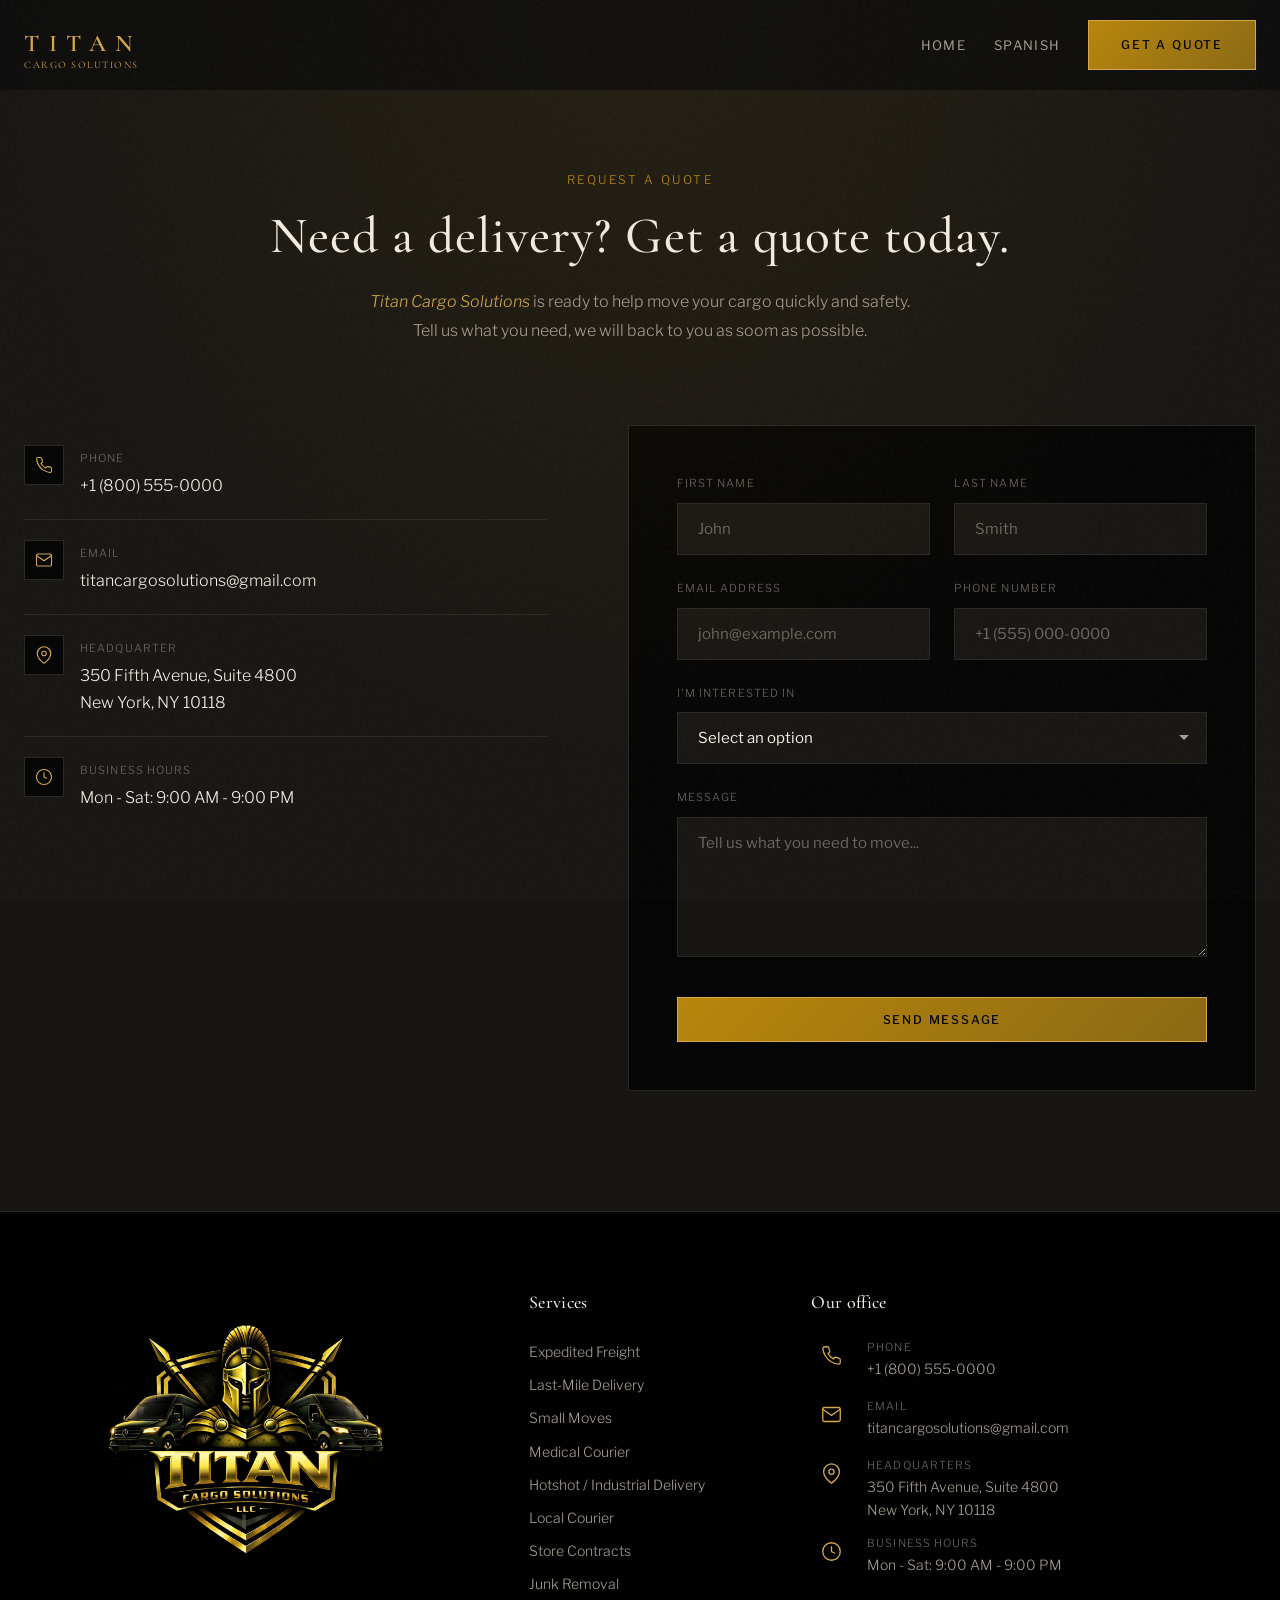
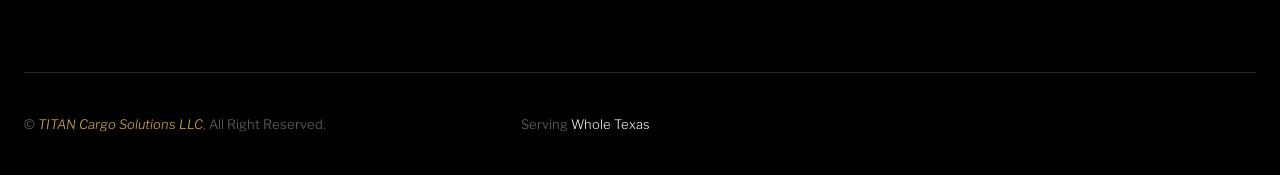
==== quote.html @ 1da5b010 "First commit" ====
<!DOCTYPE html>
<html lang="en">
<head>
    <meta charset="UTF-8">
    <meta name="viewport" content="width=device-width, initial-scale=1.0">
    <title>Get a Quote :: TITAN Cargo Solutions LLC</title>
    <link rel="preconnect" href="https://fonts.googleapis.com">
    <link rel="preconnect" href="https://fonts.gstatic.com" crossorigin>
    <link href="https://fonts.googleapis.com/css2?family=Cormorant+Garamond:ital,wght@0,400;0,500;0,600;0,700;1,400&family=Libre+Franklin:wght@300;400;500;600&display=swap" rel="stylesheet">
    <link rel="stylesheet" href="style.css">
    <!--

TemplateMo 610 Aurum Gold

https://templatemo.com/tm-610-aurum-gold

-->
</head>
<body>
    <!-- Navigation -->
    <nav class="nav" id="navbar">
        <div class="container">
            <div class="nav-inner">
                <a href="#" class="logo">TITAN <span>Cargo Solutions</span></a>
                
                <div class="nav-cta">
                    <a href="./index.html" class="nav-link">Home</a>
                    <a href="#" class="nav-link">Spanish</a>
                    <a href="./quote.html" class="btn btn-primary">Get a quote</a>
                </div>
                <button class="mobile-menu-btn" id="mobileMenuBtn" aria-label="Open Menu">
                    <span></span>
                    <span></span>
                    <span></span>
                </button>
            </div>
        </div>
    </nav>

    <!-- Mobile Menu Overlay -->
    <div class="mobile-menu-overlay" id="mobileMenuOverlay"></div>

    <!-- Mobile Menu -->
    <div class="mobile-menu" id="mobileMenu">
        <button class="mobile-menu-close" id="mobileMenuClose" aria-label="Close Menu">
            <svg width="20" height="20" viewBox="0 0 24 24" fill="none" stroke="currentColor" stroke-width="1.5">
                <line x1="18" y1="6" x2="6" y2="18"></line>
                <line x1="6" y1="6" x2="18" y2="18"></line>
            </svg>
        </button>
        <ul class="mobile-nav-links">
            <li><a href="./index.html">Home</a></li>
            <li><a href="/es">Spanish</a></li>
        </ul>
        <div class="mobile-menu-cta">
            <a href="./quote.html" class="btn btn-primary">Get a quote</a>
        </div>
    </div>

    <!-- Contact Section -->
    <section class="contact" id="contact">
        <div class="container">
            <div class="section-header contact-header">
                <div class="section-label">Request a quote</div>
                <h2 class="section-title">Need a delivery? Get a quote today.</h2>
                <p class="section-desc">
                    <span class="gold">Titan Cargo Solutions</span> is ready to help move your cargo quickly and safety.
                    <br>
                    Tell us what you need, we will back to you as soom as possible.
                </p>
            </div>
            <div class="contact-grid">
                <div class="contact-info">
                    <ul class="contact-details">
                        <li>
                            <div class="contact-icon">
                                <svg width="18" height="18" viewBox="0 0 24 24" fill="none" stroke="currentColor" stroke-width="1.5">
                                    <path d="M22 16.92v3a2 2 0 01-2.18 2 19.79 19.79 0 01-8.63-3.07 19.5 19.5 0 01-6-6 19.79 19.79 0 01-3.07-8.67A2 2 0 014.11 2h3a2 2 0 012 1.72 12.84 12.84 0 00.7 2.81 2 2 0 01-.45 2.11L8.09 9.91a16 16 0 006 6l1.27-1.27a2 2 0 012.11-.45 12.84 12.84 0 002.81.7A2 2 0 0122 16.92z"/>
                                </svg>
                            </div>
                            <div class="contact-text">
                                <div class="contact-label">Phone</div>
                                <div class="contact-value">+1 (800) 555-0000</div>
                            </div>
                        </li>
                        <li>
                            <div class="contact-icon">
                                <svg width="18" height="18" viewBox="0 0 24 24" fill="none" stroke="currentColor" stroke-width="1.5">
                                    <path d="M4 4h16c1.1 0 2 .9 2 2v12c0 1.1-.9 2-2 2H4c-1.1 0-2-.9-2-2V6c0-1.1.9-2 2-2z"/>
                                    <polyline points="22,6 12,13 2,6"/>
                                </svg>
                            </div>
                            <div class="contact-text">
                                <div class="contact-label">Email</div>
                                <div class="contact-value">titancargosolutions@gmail.com</div>
                            </div>
                        </li>
                        <li>
                            <div class="contact-icon">
                                <svg width="18" height="18" viewBox="0 0 24 24" fill="none" stroke="currentColor" stroke-width="1.5">
                                    <path d="M21 10c0 7-9 13-9 13s-9-6-9-13a9 9 0 0118 0z"/>
                                    <circle cx="12" cy="10" r="3"/>
                                </svg>
                            </div>
                            <div class="contact-text">
                                <div class="contact-label">Headquarter</div>
                                <div class="contact-value">350 Fifth Avenue, Suite 4800<br>New York, NY 10118</div>
                            </div>
                        </li>
                        <li>
                            <div class="contact-icon">
                                <svg width="18" height="18" viewBox="0 0 24 24" fill="none" stroke="currentColor" stroke-width="1.5">
                                    <circle cx="12" cy="12" r="10"/>
                                    <polyline points="12 6 12 12 16 14"/>
                                </svg>
                            </div>
                            <div class="contact-text">
                                <div class="contact-label">Business Hours</div>
                                <div class="contact-value">Mon - Sat: 9:00 AM - 9:00 PM</div>
                            </div>
                        </li>
                    </ul>
                </div>
                <div class="contact-form-wrapper">
                    <form class="contact-form" id="contactForm">
                        <div class="form-row">
                            <div class="form-group" style="margin-bottom: 0;">
                                <label class="form-label">First Name</label>
                                <input type="text" class="form-input" placeholder="John" required>
                            </div>
                            <div class="form-group" style="margin-bottom: 0;">
                                <label class="form-label">Last Name</label>
                                <input type="text" class="form-input" placeholder="Smith" required>
                            </div>
                        </div>
                        <div class="form-row">
                            <div class="form-group" style="margin-bottom: 0;">
                                <label class="form-label">Email Address</label>
                                <input type="email" class="form-input" placeholder="john@example.com" required>
                            </div>
                            <div class="form-group" style="margin-bottom: 0;">
                                <label class="form-label">Phone Number</label>
                                <input type="tel" class="form-input" placeholder="+1 (555) 000-0000">
                            </div>
                        </div>
                        <div class="form-group">
                            <label class="form-label">I'm interested in</label>
                            <select class="form-select" required>
                                <option value="none">Select an option</option>
                                <option value="expedited-freight">Expedited Freight</option>
                                <option value="last-mile">Last-Mile Delivery</option>
                                <option value="small-move">Small Move</option>
                                <option value="medical-courier">Medical Courier</option>
                                <option value="industrial-delivery">Hotshot / Industrial Delivery</option>
                                <option value="local-courier">Local Courier</option>
                                <option value="store-contracts">Store Contracts</option>
                                <option value="junk-removal">Junk Removal</option>
                                <option value="other">Other</option>
                            </select>
                        </div>
                        <div class="form-group">
                            <label class="form-label">Message</label>
                            <textarea class="form-textarea" placeholder="Tell us what you need to move..."></textarea>
                        </div>
                        <button type="submit" class="btn btn-primary form-submit">Send Message</button>
                    </form>
                </div>
            </div>
        </div>
    </section>

    <!-- Footer -->
    <footer class="footer">
        <div class="container">
            <div class="footer-grid">
                <div class="footer-brand">
                    <img src="images/logo.jpeg">
                </div>
                <div class="footer-col">
                    <h4 class="footer-title">Services</h4>
                    <ul class="footer-links">
                        <li><a href="#">Expedited Freight</a></li>
                        <li><a href="#">Last-Mile Delivery</a></li>
                        <li><a href="#">Small Moves</a></li>
                        <li><a href="#">Medical Courier</a></li>
                        <li><a href="#">Hotshot / Industrial Delivery</a></li>
                        <li><a href="#">Local Courier</a></li>
                        <li><a href="#">Store Contracts</a></li>
                        <li><a href="#">Junk Removal</a></li>
                    </ul>
                </div>
                <div class="footer-col">
                    <h4 class="footer-title">Our office</h4>
                    <ul class="office-details">
                        <li>
                            <div class="office-icon">
                                <svg width="21" height="21" viewBox="0 0 24 24" fill="none" stroke="currentColor" stroke-width="1.5">
                                    <path d="M22 16.92v3a2 2 0 01-2.18 2 19.79 19.79 0 01-8.63-3.07 19.5 19.5 0 01-6-6 19.79 19.79 0 01-3.07-8.67A2 2 0 014.11 2h3a2 2 0 012 1.72 12.84 12.84 0 00.7 2.81 2 2 0 01-.45 2.11L8.09 9.91a16 16 0 006 6l1.27-1.27a2 2 0 012.11-.45 12.84 12.84 0 002.81.7A2 2 0 0122 16.92z"/>
                                </svg>
                            </div>
                            <div class="office-text">
                                <div class="office-label">Phone</div>
                                <div class="office-value">+1 (800) 555-0000</div>
                            </div>
                        </li>
                        <li>
                            <div class="office-icon">
                                <svg width="21" height="21" viewBox="0 0 24 24" fill="none" stroke="currentColor" stroke-width="1.5">
                                    <path d="M4 4h16c1.1 0 2 .9 2 2v12c0 1.1-.9 2-2 2H4c-1.1 0-2-.9-2-2V6c0-1.1.9-2 2-2z"/>
                                    <polyline points="22,6 12,13 2,6"/>
                                </svg>
                            </div>
                            <div class="office-text">
                                <div class="office-label">Email</div>
                                <div class="office-value">titancargosolutions@gmail.com</div>
                            </div>
                        </li>
                        <li>
                            <div class="office-icon">
                                <svg width="21" height="21" viewBox="0 0 24 24" fill="none" stroke="currentColor" stroke-width="1.5">
                                    <path d="M21 10c0 7-9 13-9 13s-9-6-9-13a9 9 0 0118 0z"/>
                                    <circle cx="12" cy="10" r="3"/>
                                </svg>
                            </div>
                            <div class="office-text">
                                <div class="office-label">Headquarters</div>
                                <div class="office-value">350 Fifth Avenue, Suite 4800<br>New York, NY 10118</div>
                            </div>
                        </li>
                        <li>
                            <div class="office-icon">
                                <svg width="21" height="21" viewBox="0 0 24 24" fill="none" stroke="currentColor" stroke-width="1.5">
                                    <circle cx="12" cy="12" r="10"/>
                                    <polyline points="12 6 12 12 16 14"/>
                                </svg>
                            </div>
                            <div class="office-text">
                                <div class="office-label">Business Hours</div>
                                <div class="office-value">Mon - Sat: 9:00 AM - 9:00 PM</div>
                            </div>
                        </li>
                    </ul>
                </div>
                
            </div>
            <div class="footer-bottom">
                <div class="footer-bottom-grid">
                    <div>
                        <p class="footer-copy">&copy; <span class="gold">TITAN Cargo Solutions LLC</span>, All Right Reserved.</p>
                    </div>
                    <div>
                        <p class="footer-copy">Serving <span class="footer-service">Whole Texas</span></p>
                    </div>
                    
                    
                </div>
            </div>
        </div>
    </footer>

<script src="script.js"></script>
</body>
</html>
---- style.css ----
@charset "utf-8";
/* CSS Document 

TemplateMo 610 Aurum Gold

https://templatemo.com/tm-610-aurum-gold

*/

:root {
	--gold-primary: #B8860B;
	--gold-light: #D4A84B;
	--gold-dark: #8B6914;
	--gold-accent: #C9A227;
	--bg-dark: #050505;
	--bg-card: #181613;
	--bg-card-hover: #252119;
	--text-primary: #F5F0E8;
	--text-secondary: #A69F94;
	--text-muted: #6B6560;
	--border-color: #2A2622;
	--success: #4A7C59;
	--danger: #8B3A3A;
	--bg-black: #010101;
}

* {
	margin: 0;
	padding: 0;
	box-sizing: border-box;
}

html {
	scroll-behavior: smooth;
}

body {
	font-family: 'Libre Franklin', sans-serif;
	background-color: var(--bg-dark);
	color: var(--text-primary);
	line-height: 1.7;
	font-weight: 300;
	overflow-x: hidden;
}

/* Noise texture overlay */
body::before {
	content: '';
	position: fixed;
	top: 0;
	left: 0;
	width: 100%;
	height: 100%;
	pointer-events: none;
	opacity: 0.03;
	z-index: 9999;
	background-image: url("data:image/svg+xml,%3Csvg viewBox='0 0 256 256' xmlns='http://www.w3.org/2000/svg'%3E%3Cfilter id='noise'%3E%3CfeTurbulence type='fractalNoise' baseFrequency='0.9' numOctaves='4' stitchTiles='stitch'/%3E%3C/filter%3E%3Crect width='100%25' height='100%25' filter='url(%23noise)'/%3E%3C/svg%3E");
}

h1,
h2,
h3,
h4,
h5,
h6 {
	font-family: 'Cormorant Garamond', serif;
	font-weight: 500;
	line-height: 1.2;
	letter-spacing: 0.02em;
}

a {
	color: inherit;
	text-decoration: none;
	transition: color 0.3s ease;
}

img {
	max-width: 100%;
	height: auto;
}

.container {
	max-width: 1280px;
	margin: 0 auto;
	padding: 0 24px;
}

/* Navigation */
.nav {
	position: fixed;
	top: 0;
	left: 0;
	right: 0;
	z-index: 1000;
	padding: 20px 0;
	transition: all 0.4s ease;
	background-color: rgba(10, 10, 10, 0.65);
}

.nav.scrolled {
	background: rgba(15, 14, 12, 0.95);
	backdrop-filter: blur(20px);
	padding: 14px 0;
	border-bottom: 1px solid var(--border-color);
}

.nav-inner {
	display: flex;
	align-items: center;
	justify-content: space-between;
}

.logo {
	font-family: 'Cormorant Garamond', serif;
	font-size: 24px;
	font-weight: 600;
	color: var(--gold-light);
	letter-spacing: 0.4em;
	text-transform: uppercase;
}

.logo span {
	/*color: var(--text-primary);*/
	font-weight: 400;
	font-size: x-small;
	display: block;
	line-height: 0.1;
	letter-spacing: 0.15em;
}

.nav-links {
	display: flex;
	align-items: center;
	gap: 40px;
	list-style: none;
}

.nav-links a {
	font-size: 13px;
	font-weight: 400;
	letter-spacing: 0.1em;
	text-transform: uppercase;
	color: var(--text-secondary);
	position: relative;
	padding: 8px 0;
	transition: color 0.4s ease;
}

a.nav-link {
	font-size: 13px;
	font-weight: 400;
	letter-spacing: 0.1em;
	text-transform: uppercase;
	color: var(--text-secondary);
	position: relative;
	margin: 8px 12px 8px 0;
	transition: color 0.4s ease;
}

.nav-links a::before,
a.nav-link::before  {
	content: '';
    border-bottom: 1px solid var(--gold-light);
    position: absolute;
    left: 0;
    padding: 0;
    top: 90%;
    width: 100%;
    transform: translateY(-50%);
    color: var(--gold-primary);
    font-size: 10px;
    opacity: 0;
    transition: opacity 0.3s ease, left 0.3s ease;
}

.nav-links a:hover,
.nav-links a.active,
a.nav-link:hover {
	color: var(--gold-light);
}

.nav-links a:hover::before,
.nav-links a.active::before,
a.nav-link:hover::before {
	opacity: 1;
	/*left: -16px;*/
}

.nav-cta {
	display: flex;
	align-items: center;
	gap: 16px;
}

/* Mobile Menu Styles */
.mobile-menu {
	position: fixed;
	top: 0;
	right: -100%;
	width: 100%;
	max-width: 400px;
	height: 100vh;
	background: var(--bg-card);
	z-index: 2000;
	padding: 90px 40px 40px;
	transition: right 0.4s cubic-bezier(0.4, 0, 0.2, 1);
	border-left: 1px solid var(--border-color);
	overflow-y: auto;
}

.mobile-menu.open {
	right: 0;
}

.mobile-menu-overlay {
	position: fixed;
	top: 0;
	left: 0;
	width: 100%;
	height: 100%;
	background: rgba(0, 0, 0, 0.7);
	z-index: 1999;
	opacity: 0;
	visibility: hidden;
	transition: opacity 0.4s ease, visibility 0.4s ease;
}

.mobile-menu-overlay.open {
	opacity: 1;
	visibility: visible;
}

.mobile-menu-close {
	position: absolute;
	top: 24px;
	right: 24px;
	width: 48px;
	height: 48px;
	background: none;
	border: 1px solid var(--border-color);
	color: var(--text-secondary);
	cursor: pointer;
	display: flex;
	align-items: center;
	justify-content: center;
	transition: all 0.3s ease;
}

.mobile-menu-close:hover {
	border-color: var(--gold-primary);
	color: var(--gold-light);
}

.mobile-nav-links {
	list-style: none;
	margin-bottom: 40px;
}

.mobile-nav-links li {
	border-bottom: 1px solid var(--border-color);
}

.mobile-nav-links a {
	display: block;
	padding: 10px 0;
	font-family: 'Cormorant Garamond', serif;
	font-size: 21px;
	color: var(--text-secondary);
	transition: all 0.3s ease;
	position: relative;
}

.mobile-nav-links a::after {
	content: '→';
	position: absolute;
	right: 0;
	top: 50%;
	transform: translateY(-50%) translateX(-10px);
	opacity: 0;
	color: var(--gold-primary);
	transition: all 0.3s ease;
}

.mobile-nav-links a:hover,
.mobile-nav-links a.active {
	color: var(--gold-light);
	padding-left: 12px;
}

.mobile-nav-links a:hover::after,
.mobile-nav-links a.active::after {
	opacity: 1;
	transform: translateY(-50%) translateX(0);
}

.mobile-menu-cta {
	display: flex;
	flex-direction: column;
	gap: 12px;
}

.mobile-menu-cta .btn {
	width: 100%;
	text-align: center;
}

.btn {
	display: inline-flex;
	align-items: center;
	justify-content: center;
	padding: 14px 32px;
	font-size: 12px;
	font-weight: 500;
	letter-spacing: 0.15em;
	text-transform: uppercase;
	border: none;
	cursor: pointer;
	transition: all 0.3s ease;
	font-family: 'Libre Franklin', sans-serif;
}

.btn-outline {
	background: transparent;
	border: 1px solid var(--gold-primary);
	color: var(--gold-light);
}

.btn-outline:hover {
	background: var(--gold-primary);
	color: var(--bg-dark);
}

.btn-primary {
	background: linear-gradient(135deg, var(--gold-primary) 0%, var(--gold-dark) 100%);
	color: var(--bg-dark);
	border: 1px solid var(--gold-light);
}

.btn-primary:hover {
	background: linear-gradient(135deg, var(--gold-light) 0%, var(--gold-primary) 100%);
	transform: translateY(-2px);
	box-shadow: 0 8px 30px rgba(184, 134, 11, 0.3);
}

.mobile-menu-btn {
	display: none;
	flex-direction: column;
	gap: 6px;
	background: none;
	border: 1px solid var(--border-color);
	cursor: pointer;
	padding: 12px;
	transition: all 0.3s ease;
}

.mobile-menu-btn:hover {
	border-color: var(--gold-primary);
}

.mobile-menu-btn span {
	width: 20px;
	height: 1.5px;
	background: var(--gold-light);
	transition: all 0.3s ease;
	transform-origin: center;
}

.mobile-menu-btn.active span:nth-child(1) {
	transform: rotate(45deg) translate(5px, 5px);
}

.mobile-menu-btn.active span:nth-child(2) {
	opacity: 0;
}

.mobile-menu-btn.active span:nth-child(3) {
	transform: rotate(-45deg) translate(5px, -5px);
}

/* Hide body scroll when menu open */
body.menu-open {
	overflow: hidden;
}

/* Hero Section */
.hero {
	padding: 8rem 2rem 4rem;
	text-align: center;
	position: relative;
	overflow: hidden;
}

.hero::before {
	content: '';
	position: absolute;
	top: -50%;
	left: -50%;
	width: 200%;
	height: 200%;
	background: radial-gradient(circle, rgb(18 17 15) 0%, transparent 70%);
	animation: pulse 20s ease-in-out infinite;
}

/* Rotating Background Images */
.hero-backgrounds {
	position: absolute;
	top: 0;
	left: 0;
	width: 100%;
	height: 100%;
	z-index: -1;
}

.hero-bg {
	position: absolute;
	top: 0;
	left: 0;
	width: 100%;
	height: 100%;
	opacity: 0;
	background-size: cover;
	background-position: center;
	background-repeat: no-repeat;
	transition: opacity 2s ease-in-out;
}

.hero-bg.active {
	opacity: 1;
}

.hero-bg::after {
	content: '';
	position: absolute;
	top: 0;
	left: 0;
	width: 100%;
	height: 100%;
	background: linear-gradient(to bottom, rgba(15, 23, 42, 0.6), rgba(15, 23, 42, 0.7));
}

.hero-bg:nth-child(1) {
	background-image: url('images/hero1.png');
}

.hero-bg:nth-child(2) {
	background-image: url('images/hero3.jpg');
}

.hero-bg:nth-child(3) {
	background-image: url('images/hero2.png');
}
.hero-bg:nth-child(4) {
	background-image: url('images/hero4.jpg');
}


.hero-content {
	max-width: 800px;
	margin: 0 auto;
	position: relative;
	z-index: 1;
}

.h1 {
	font-size: 3.5rem;
	margin-bottom: 2rem;
	background: linear-gradient(to right, #ffffff, #94a3b8);
	background-clip: text;
	-webkit-background-clip: text;
	-webkit-text-fill-color: transparent;
	animation: fadeInUp 0.8s ease-out;
}

.hero-subtitle {
	font-size: 1.25rem;
	color: var(--text-secondary);
	margin-bottom: 2.5rem;
	animation: fadeInUp 0.8s ease-out 0.2s both;
}

@keyframes fadeInUp {
	from {
		opacity: 0;
		transform: translateY(30px);
	}
	to {
		opacity: 1;
		transform: translateY(0);
	}
}
/* Hero Section */
.about {
	min-height: 100vh;
	display: flex;
	align-items: center;
	position: relative;
	padding: 80px 0 70px;
	overflow: hidden;
}

.about::before {
	content: '';
	position: absolute;
	top: -50%;
	right: -20%;
	width: 80%;
	height: 150%;
	background: radial-gradient(ellipse at center, rgba(184, 134, 11, 0.08) 0%, transparent 60%);
	pointer-events: none;
}

.about-grid {
	display: grid;
	grid-template-columns: 1fr 1fr;
	gap: 80px;
	align-items: center;
}

.about-content {
	position: relative;
	z-index: 2;
	padding: 12px;
}

.about-badge {
	display: inline-flex;
	align-items: center;
	gap: 10px;
	padding: 10px 20px;
	background: var(--bg-card);
	border: 1px solid var(--border-color);
	margin-bottom: 32px;
	font-size: 12px;
	letter-spacing: 0.1em;
	text-transform: uppercase;
	color: var(--text-secondary);
}

.about-badge .dot {
	width: 8px;
	height: 8px;
	background: var(--success);
	border-radius: 50%;
	animation: pulse 2s infinite;
}

@keyframes pulse {

	0%,
	100% {
		opacity: 1;
	}

	50% {
		opacity: 0.5;
	}
}

.about-title {
	font-size: clamp(32px, 4vw, 45px);
	color: var(--text-primary);
	margin-bottom: 24px;
	font-weight: 400;
	text-align: center;
	padding-bottom: 12px;
}

.gold {
	color: var(--gold-light);
	font-style: italic;
}

.about-desc {
	font-size: 18px;
	color: var(--text-secondary);
	max-width: 480px;
	margin-bottom: 40px;
	line-height: 1.8;
}

.about-actions {
	display: flex;
	gap: 16px;
	margin-bottom: 60px;
}

.about-stats {
	display: grid;
	grid-template-columns: repeat(3, 1fr);
	gap: 32px;
	padding-top: 40px;
	border-top: 1px solid var(--border-color);
}

.stat-item {
	text-align: left;
}

.stat-value {
	font-family: 'Cormorant Garamond', serif;
	font-size: 36px;
	color: var(--gold-light);
	margin-bottom: 4px;
}

.stat-label {
	font-size: 12px;
	color: var(--text-muted);
	text-transform: uppercase;
	letter-spacing: 0.1em;
}

/* Price Card */
.about-visual {
	position: relative;
}


/* Price Card */
.hero-visual {
	position: relative;
}


.price-card::before {
	content: '';
	position: absolute;
	top: -1px;
	left: 40px;
	right: 40px;
	height: 2px;
	background: linear-gradient(90deg, transparent, var(--gold-primary), transparent);
}

.price-header {
	display: flex;
	align-items: center;
	justify-content: space-between;
	margin-bottom: 32px;
}

.price-label {
	font-size: 12px;
	text-transform: uppercase;
	letter-spacing: 0.15em;
	color: var(--text-muted);
}

.price-live {
	display: flex;
	align-items: center;
	gap: 8px;
	font-size: 11px;
	color: var(--success);
	text-transform: uppercase;
	letter-spacing: 0.1em;
}

.price-live::before {
	content: '';
	width: 6px;
	height: 6px;
	background: var(--success);
	border-radius: 50%;
	animation: pulse 1.5s infinite;
}

.price-main {
	margin-bottom: 32px;
}

.price-value {
	font-family: 'Cormorant Garamond', serif;
	font-size: 64px;
	color: var(--text-primary);
	line-height: 1;
	margin-bottom: 8px;
}

.price-value .currency {
	font-size: 32px;
	color: var(--gold-light);
	vertical-align: top;
}

.price-change {
	display: inline-flex;
	align-items: center;
	gap: 8px;
	padding: 6px 12px;
	background: rgba(74, 124, 89, 0.15);
	color: var(--success);
	font-size: 14px;
	font-weight: 500;
}

.price-change.down {
	background: rgba(139, 58, 58, 0.15);
	color: var(--danger);
}

.price-metals {
	display: grid;
	grid-template-columns: repeat(2, 1fr);
	gap: 16px;
	padding-top: 32px;
	border-top: 1px solid var(--border-color);
}

.metal-item {
	padding: 20px;
	background: var(--bg-dark);
	border: 1px solid var(--border-color);
	transition: all 0.3s ease;
}

.metal-item:hover {
	border-color: var(--gold-primary);
}

.metal-name {
	font-size: 11px;
	text-transform: uppercase;
	letter-spacing: 0.1em;
	color: var(--text-muted);
	margin-bottom: 8px;
}

.metal-price {
	font-family: 'Cormorant Garamond', serif;
	font-size: 24px;
	color: var(--text-primary);
}

.metal-change {
	font-size: 12px;
	color: var(--success);
	margin-top: 4px;
}

.metal-change.down {
	color: var(--danger);
}

/* Section Styles */
section {
	padding: 120px 0;
}

.section-header {
	text-align: center;
	max-width: 85%;
	margin: 0 auto 80px;
}

.section-header.left-align{
	text-align: left !important;
	max-width: 80%;
	margin: 0 0 40px 0 !important;
}

.section-label {
	font-size: 12px;
	text-transform: uppercase;
	letter-spacing: 0.2em;
	color: var(--gold-primary);
	margin-bottom: 16px;
}

.section-title {
	font-size: clamp(36px, 4vw, 52px);
	color: var(--text-primary);
	margin-bottom: 20px;
}

.section-desc {
	font-size: 16px;
	color: var(--text-secondary);
	line-height: 1.8;
}

/* Services Section */
.offers-tab-content {

	display: none;
}

.offers-tab-content.active {
	display: grid;
	grid-template-columns: repeat(4, 1fr);
	gap: 24px;
}

@media (max-width: 1200px) {

	.offers-tab-content.active,
	.offers-grid {
		grid-template-columns: repeat(3, 1fr);
		gap: 20px;
	}
}

@media (max-width: 900px) {

	.offers-tab-content.active,
	.offers-grid {
		grid-template-columns: repeat(2, 1fr);
		gap: 16px;
	}
}

@media (max-width: 480px) {

	.offers-tab-content.active,
	.offers-grid {
		grid-template-columns: 1fr;
		gap: 16px;
	}

	.offer-info {
		padding: 20px;
	}

	.offer-name {
		font-size: 18px;
	}

	.offer-desc {
		font-size: 11px;
		margin-bottom: 12px;
	}

	.offer-price {
		font-size: 22px;
	}

	.offer-btn {
		width: 36px;
		height: 36px;
		font-size: 18px;
	}
}

.offer-card {
	background: var(--bg-dark);
	border: 1px solid var(--border-color);
	overflow: hidden;
	transition: all 0.4s ease;
}

.offer-card:hover {
	border-color: var(--gold-dark);
	transform: translateY(-4px);
	box-shadow: 0 0 8px var(--gold-dark);
}

.offer-image {
	aspect-ratio: 1;
	background: linear-gradient(180deg, #1F1D1A 0%, #151412 100%);
	display: flex;
	align-items: center;
	justify-content: center;
	position: relative;
	overflow: hidden;
}

.offer-image::after {
	content: '';
	position: absolute;
	top: 0;
	left: 0;
	right: 0;
	bottom: 0;
	background: radial-gradient(circle at 30% 30%, rgba(184, 134, 11, 0.08) 0%, transparent 60%);
	pointer-events: none;
}

.offer-image img {
	width: 100%;
	height: 100%;
	object-fit: cover;
	transition: transform 0.5s ease;
}

/*
.offer-image::before {
	position: absolute;
	content: "";
	top: 0;
	left: 0;
	right: 0;
	bottom: 0;
	background-color: rgba(0, 0, 0, 0.2);
	transition: background-color 0.5s ease;
}
*/

.offer-card:hover .offer-image img {
	transform: scale(1.05);
}

.offer-info {
	padding: 24px;
}

.offer-name {
	font-family: 'Cormorant Garamond', serif;
	font-size: 20px;
	color: var(--text-primary);
	margin-bottom: 4px;
}

.offer-desc {
	font-size: 14px;
	color: var(--text-secondary);
	
	margin-bottom: 16px;
}

.offer-footer {
	display: flex;
	align-items: center;
	justify-content: space-between;
}

.offer-price {
	font-family: 'Cormorant Garamond', serif;
	font-size: 24px;
	color: var(--gold-light);
}

.offer-btn {
	width: 40px;
	height: 40px;
	display: flex;
	align-items: center;
	justify-content: center;
	background: transparent;
	border: 1px solid var(--border-color);
	color: var(--text-secondary);
	font-size: 20px;
	cursor: pointer;
	transition: all 0.3s ease;
}

.offer-btn:hover {
	background: var(--gold-primary);
	border-color: var(--gold-primary);
	color: var(--bg-dark);
}

.services {
	background: var(--bg-card);
	position: relative;
}

.services::before {
	content: '';
	position: absolute;
	top: 0;
	left: 0;
	right: 0;
	height: 1px;
	background: linear-gradient(90deg, transparent, var(--border-color), transparent);
}

.services-grid {
	display: grid;
	grid-template-columns: repeat(4, 1fr);
	gap: 24px;
}

@media (max-width: 1200px) {
	.services-grid {
		grid-template-columns: repeat(2, 1fr);
	}
}

@media (max-width: 600px) {
	.services-grid {
		grid-template-columns: 1fr;
	}
}

.service-card {
	padding: 48px 32px;
	background: var(--bg-dark);
	border: 1px solid var(--border-color);
	text-align: center;
	transition: all 0.4s ease;
	position: relative;
	overflow: hidden;
}

.service-card::before {
	content: '';
	position: absolute;
	top: 0;
	left: 0;
	right: 0;
	height: 2px;
	background: var(--gold-primary);
	transform: scaleX(0);
	transition: transform 0.4s ease;
}

.service-card:hover {
	transform: translateY(-8px);
	border-color: var(--gold-dark);
	background: var(--bg-card-hover);
}

.service-card:hover::before {
	transform: scaleX(1);
}

.service-icon {
	width: 64px;
	height: 64px;
	margin: 0 auto 24px;
	display: flex;
	align-items: center;
	justify-content: center;
	border: 1px solid var(--gold-dark);
	color: var(--gold-light);
	font-size: 24px;
	transition: all 0.4s ease;
}

.service-card:hover .service-icon {
	background: var(--gold-primary);
	color: var(--bg-dark);
	border-color: var(--gold-primary);
}

.service-title {
	font-size: 22px;
	color: var(--text-primary);
	margin-bottom: 16px;
}

.service-desc {
	font-size: 14px;
	color: var(--text-secondary);
	line-height: 1.7;
}

.btn-wrapper {
	margin-top: 60px;
	width: 100%;
	align-items: center;
	text-align: center;
}

/* Why Gold Section */
.why-gold {
	position: relative;
}

.why-grid {
	display: grid;
	grid-template-columns: 1fr 1fr;
	gap: 80px;
	align-items: center;
	padding-bottom: 60px;
}

.why-content {
	padding-right: 40px;
}

.why-content .section-label {
	text-align: left;
}

.why-content .section-title {
	text-align: left;
}

.why-list {
	list-style: none;
	margin-top: 40px;
}

.why-item {
	display: flex;
	gap: 20px;
	padding: 24px 0;
	border-bottom: 1px solid var(--border-color);
}

.why-item:last-child {
	border-bottom: none;
}

.why-number {
	font-family: 'Cormorant Garamond', serif;
	font-size: 32px;
	color: var(--gold-dark);
	line-height: 1;
	min-width: 40px;
}

.why-text h4 {
	font-size: 20px;
	color: var(--text-primary);
	margin-bottom: 8px;
	font-weight: 500;
}

.why-text p {
	font-size: 14px;
	color: var(--text-secondary);
	line-height: 1.7;
}

.why-visual {
	position: relative;
}

.why-image-grid {
	display: grid;
	grid-template-columns: repeat(3, 1fr);
	grid-template-rows: repeat(2, 1fr);
	gap: 12px;
}

.why-thumb {
	aspect-ratio: 1;
	background: var(--bg-card);
	border: 1px solid var(--border-color);
	overflow: hidden;
	position: relative;
	transition: all 0.4s ease;
}

.why-thumb::before {
	content: '';
	position: absolute;
	top: 0;
	left: 0;
	right: 0;
	bottom: 0;
	background: linear-gradient(135deg, rgba(184, 134, 11, 0.1) 0%, transparent 60%);
	z-index: 1;
	opacity: 0;
	transition: opacity 0.4s ease;
}

.why-thumb:hover {
	border-color: var(--gold-dark);
	transform: scale(1.02);
	z-index: 2;
}

.why-thumb:hover::before {
	opacity: 1;
}

.why-thumb img {
	width: 100%;
	height: 100%;
	object-fit: cover;
	transition: transform 0.6s ease;
}

.why-thumb:hover img {
	transform: scale(1.08);
}

/* First image spans 2x2 on desktop and tablet */
.why-thumb:nth-child(1) {
	grid-column: span 2;
	grid-row: span 2;
}

/* Mobile - 2 column layout */
@media (max-width: 600px) {
	.why-image-grid {
		grid-template-columns: repeat(2, 1fr);
		grid-template-rows: auto;
		gap: 8px;
	}

	.why-thumb:nth-child(1) {
		grid-column: span 2;
		grid-row: span 2;
	}

	.why-thumb:nth-child(2),
	.why-thumb:nth-child(3),
	.why-thumb:nth-child(4),
	.why-thumb:nth-child(5) {
		aspect-ratio: 1;
	}
}

.img-shadow{
	box-shadow: 0 0 35px var(--border-color);
}

/* Products Section */
.products {
	background: var(--bg-card);
}

.products-tabs {
	display: flex;
	justify-content: center;
	gap: 8px;
	margin-bottom: 60px;
}

.tab-btn {
	padding: 14px 32px;
	background: transparent;
	border: 1px solid var(--border-color);
	color: var(--text-secondary);
	font-family: 'Libre Franklin', sans-serif;
	font-size: 12px;
	font-weight: 500;
	letter-spacing: 0.1em;
	text-transform: uppercase;
	cursor: pointer;
	transition: all 0.3s ease;
}

.tab-btn:hover {
	border-color: var(--gold-dark);
	color: var(--text-primary);
}

.tab-btn.active {
	background: var(--gold-primary);
	border-color: var(--gold-primary);
	color: var(--bg-dark);
}

.products-grid {
	display: grid;
	grid-template-columns: repeat(4, 1fr);
	gap: 24px;
}

/* Products Tab Content */
.products-tab-content {

	display: none;
}

.products-tab-content.active {
	display: grid;
	grid-template-columns: repeat(4, 1fr);
	gap: 24px;
}

@media (max-width: 1200px) {

	.products-tab-content.active,
	.products-grid {
		grid-template-columns: repeat(3, 1fr);
		gap: 20px;
	}
}

@media (max-width: 900px) {

	.products-tab-content.active,
	.products-grid {
		grid-template-columns: repeat(2, 1fr);
		gap: 16px;
	}
}

@media (max-width: 480px) {

	.products-tab-content.active,
	.products-grid {
		grid-template-columns: 1fr;
		gap: 16px;
	}

	.product-info {
		padding: 20px;
	}

	.product-name {
		font-size: 18px;
	}

	.product-weight {
		font-size: 11px;
		margin-bottom: 12px;
	}

	.product-price {
		font-size: 22px;
	}

	.product-btn {
		width: 36px;
		height: 36px;
		font-size: 18px;
	}
}

.product-card {
	background: var(--bg-dark);
	border: 1px solid var(--border-color);
	overflow: hidden;
	transition: all 0.4s ease;
}

.product-card:hover {
	border-color: var(--gold-dark);
	transform: translateY(-4px);
}

.product-image {
	aspect-ratio: 1;
	background: linear-gradient(180deg, #1F1D1A 0%, #151412 100%);
	display: flex;
	align-items: center;
	justify-content: center;
	position: relative;
	overflow: hidden;
}

.product-image::after {
	content: '';
	position: absolute;
	top: 0;
	left: 0;
	right: 0;
	bottom: 0;
	background: radial-gradient(circle at 30% 30%, rgba(184, 134, 11, 0.08) 0%, transparent 60%);
	pointer-events: none;
}

.product-image img {
	width: 100%;
	height: 100%;
	object-fit: cover;
	transition: transform 0.5s ease;
}

.product-card:hover .product-image img {
	transform: scale(1.05);
}

.product-info {
	padding: 24px;
}

.product-name {
	font-family: 'Cormorant Garamond', serif;
	font-size: 20px;
	color: var(--text-primary);
	margin-bottom: 4px;
}

.product-weight {
	font-size: 12px;
	color: var(--text-muted);
	text-transform: uppercase;
	letter-spacing: 0.1em;
	margin-bottom: 16px;
}

.product-footer {
	display: flex;
	align-items: center;
	justify-content: space-between;
}

.product-price {
	font-family: 'Cormorant Garamond', serif;
	font-size: 24px;
	color: var(--gold-light);
}

.product-btn {
	width: 40px;
	height: 40px;
	display: flex;
	align-items: center;
	justify-content: center;
	background: transparent;
	border: 1px solid var(--border-color);
	color: var(--text-secondary);
	font-size: 20px;
	cursor: pointer;
	transition: all 0.3s ease;
}

.product-btn:hover {
	background: var(--gold-primary);
	border-color: var(--gold-primary);
	color: var(--bg-dark);
}

/* Testimonials */
.testimonials {
	position: relative;
	overflow: hidden;
}

.testimonials::before {
	content: '"';
	position: absolute;
	top: 80px;
	left: 10%;
	font-family: 'Cormorant Garamond', serif;
	font-size: 400px;
	color: var(--gold-dark);
	opacity: 0.05;
	line-height: 1;
	pointer-events: none;
}

.testimonials-wrapper {
	position: relative;
	max-width: 900px;
	margin: 0 auto;
}

.testimonials-slider {
	text-align: center;
	overflow: hidden;
}

.testimonials-track {
	display: flex;
	transition: transform 0.5s cubic-bezier(0.4, 0, 0.2, 1);
}

.testimonial-item {
	min-width: 100%;
	padding: 0 60px;
}

.testimonial-text {
	font-family: 'Cormorant Garamond', serif;
	font-size: clamp(24px, 3vw, 36px);
	font-style: italic;
	color: var(--text-primary);
	line-height: 1.6;
	margin-bottom: 40px;
}

.testimonial-author {
	display: flex;
	flex-direction: column;
	align-items: center;
	gap: 8px;
}

.author-name {
	font-size: 16px;
	font-weight: 500;
	color: var(--text-primary);
	letter-spacing: 0.05em;
}

.author-title {
	font-size: 13px;
	color: var(--text-muted);
	text-transform: uppercase;
	letter-spacing: 0.1em;
}

/* Testimonial Navigation Arrows */
.testimonial-nav {
	position: absolute;
	top: 50%;
	transform: translateY(-50%);
	width: 100%;
	display: flex;
	justify-content: space-between;
	pointer-events: none;
	padding: 0 0;
}

.testimonial-arrow {
	width: 56px;
	height: 56px;
	background: transparent;
	border: 1px solid var(--border-color);
	color: var(--text-muted);
	cursor: pointer;
	display: flex;
	align-items: center;
	justify-content: center;
	pointer-events: auto;
	transition: all 0.3s ease;
	opacity: 0.5;
}

.testimonial-arrow:hover {
	opacity: 1;
	border-color: var(--gold-primary);
	color: var(--gold-light);
	background: rgba(184, 134, 11, 0.1);
}

.testimonial-arrow svg {
	width: 20px;
	height: 20px;
}

.testimonial-arrow.prev {
	margin-left: -80px;
}

.testimonial-arrow.next {
	margin-right: -80px;
}

.testimonial-dots {
	display: flex;
	justify-content: center;
	gap: 12px;
	margin-top: 48px;
}

.dot {
	width: 8px;
	height: 8px;
	background: var(--border-color);
	cursor: pointer;
	transition: all 0.3s ease;
}

.dot:hover {
	background: var(--text-muted);
}

.dot.active {
	background: var(--gold-primary);
	width: 32px;
}

/* Trust Section */
.trust {
	background: var(--bg-card);
	padding: 80px 0;
}

.trust-grid {
	display: grid;
	grid-template-columns: repeat(5, 1fr);
	gap: 40px;
	align-items: center;
}

.trust-item {
	text-align: center;
	opacity: 0.5;
	transition: opacity 0.3s ease;
}

.trust-item:hover {
	opacity: 1;
}

.trust-logo {
	font-family: 'Cormorant Garamond', serif;
	font-size: 18px;
	color: var(--text-secondary);
	letter-spacing: 0.1em;
	text-transform: uppercase;
}

/* CTA Section */
.cta {
	position: relative;
	background: linear-gradient(135deg, rgba(184, 134, 11, 0.1) 0%, transparent 50%);
}

.cta-inner {
	text-align: center;
	max-width: 700px;
	margin: 0 auto;
}

.cta-title {
	font-size: clamp(36px, 4vw, 56px);
	color: var(--text-primary);
	margin-bottom: 24px;
}

.cta-title .gold {
	color: var(--gold-light);
}

.cta-desc {
	font-size: 18px;
	color: var(--text-secondary);
	margin-bottom: 40px;
	line-height: 1.8;
}

.cta-actions {
	display: flex;
	justify-content: center;
	gap: 16px;
}

/* Contact Section */
.contact {
	background: var(--bg-card);
}

.contact-header {
	padding-top: 50px;
}

.contact::before {
	content: '';
	position: absolute;
	top: 0;
	left: 50%;
	transform: translateX(-50%);
	width: 120%;
	height: 100%;
	background: radial-gradient(ellipse at center top, rgba(184, 134, 11, 0.08) 0%, transparent 60%);
	pointer-events: none;
}

.contact-grid {
	display: grid;
	grid-template-columns: 1fr 1.2fr;
	gap: 80px;
}

.contact-info h3 {
	font-size: 32px;
	color: var(--text-primary);
	margin-bottom: 24px;
}

.contact-info p {
	font-size: 16px;
	color: var(--text-secondary);
	margin-bottom: 40px;
	line-height: 1.8;
}

.contact-details {
	list-style: none;
}

.contact-details li {
	display: flex;
	align-items: flex-start;
	gap: 16px;
	padding: 20px 0;
	border-bottom: 1px solid var(--border-color);
}

.contact-details li:last-child {
	border-bottom: none;
}

.contact-icon {
	width: 40px;
	height: 40px;
	display: flex;
	align-items: center;
	justify-content: center;
	background: var(--bg-dark);
	border: 1px solid var(--border-color);
	color: var(--gold-light);
	font-size: 16px;
	flex-shrink: 0;
}

.contact-text {
	padding-top: 4px;
}

.contact-label {
	font-size: 11px;
	text-transform: uppercase;
	letter-spacing: 0.1em;
	color: var(--text-muted);
	margin-bottom: 4px;
}

.contact-value {
	font-size: 16px;
	color: var(--text-primary);
}

/* Contact Form */
.contact-form {
	background: var(--bg-dark);
	border: 1px solid var(--border-color);
	padding: 48px;
}

.form-row {
	display: grid;
	grid-template-columns: 1fr 1fr;
	gap: 24px;
	margin-bottom: 24px;
}

.form-group {
	margin-bottom: 24px;
}

.form-group:last-of-type {
	margin-bottom: 32px;
}

.form-label {
	display: block;
	font-size: 11px;
	text-transform: uppercase;
	letter-spacing: 0.1em;
	color: var(--text-muted);
	margin-bottom: 10px;
}

.form-input,
.form-select,
.form-textarea {
	width: 100%;
	padding: 16px 20px;
	background: var(--bg-card);
	border: 1px solid var(--border-color);
	color: var(--text-primary);
	font-family: 'Libre Franklin', sans-serif;
	font-size: 15px;
	transition: all 0.3s ease;
}

.form-input:focus,
.form-select:focus,
.form-textarea:focus {
	outline: none;
	border-color: var(--gold-primary);
	background: var(--bg-card-hover);
}

.form-input::placeholder,
.form-textarea::placeholder {
	color: var(--text-muted);
}

.form-select {
	appearance: none;
	cursor: pointer;
	background-image: url("data:image/svg+xml,%3Csvg xmlns='http://www.w3.org/2000/svg' width='12' height='12' viewBox='0 0 12 12'%3E%3Cpath fill='%23A69F94' d='M6 8L1 3h10z'/%3E%3C/svg%3E");
	background-repeat: no-repeat;
	background-position: right 16px center;
}

.form-textarea {
	min-height: 140px;
	resize: vertical;
}

.form-submit {
	width: 100%;
}

/* Footer */
.footer {
	background: var(--bg-black);
	padding: 80px 0 40px;
	border-top: 1px solid var(--border-color);
}

.footer-grid {
	display: grid;
	grid-template-columns: 2fr 1fr 2fr;
	gap: 60px;
	margin-bottom: 60px;
}

.footer-bottom-grid {
	display: grid;
	grid-template-columns: 2fr 2fr 1fr;
	gap: 20px;
	width: 100%;
}

.footer-brand {
	margin-bottom: 20px;
	display: flex;
}

.footer-brand img {
	max-width:300px; 
	max-height: 300px;	
	padding: 10px; 
	height: auto;
	margin-left: auto;
	margin-right: auto;
	align-content: center;
	text-align: center;
}

.footer-title {
	font-family: 'Cormorant Garamond', serif;
	font-size: 18px;
	color: var(--text-primary);
	margin-bottom: 24px;
}

.footer-links {
	list-style: none;
}

.footer-links li {
	margin-bottom: 6px;
}

.footer-links a {
	font-size: 14px;
	color: var(--text-secondary);
	transition: all 0.3s ease;
}

.footer-links a:hover {
	color: var(--gold-light);
	padding-left: 8px;
}

.footer-bottom {
	display: flex;
	align-items: center;
	justify-content: space-between;
	padding-top: 40px;
	border-top: 1px solid var(--border-color);
}

.footer-copy {
	font-size: 13px;
	color: var(--text-muted);
}

.footer-service {
	color: var(--text-primary);
}

.office-details {
	list-style: none;
}

.office-details li {
	display: flex;
	align-items: flex-start;
	gap: 16px;
	padding: 0 0 12px 0;
}

.office-details li:last-child {
	border-bottom: none;
}

.office-icon {
	width: 40px;
	height: 40px;
	display: flex;
	align-items: start;
	justify-content: center;
	color: var(--gold-light);
	font-size: 21px;
	flex-shrink: 0;
	margin-top: 7px;
}

.office-label {
	font-size: 11px;
	text-transform: uppercase;
	letter-spacing: 0.1em;
	color: var(--text-muted);
}

.office-value {
	font-size: 14px;
	color: var(--text-secondary);
}

.social-link {
	width: 40px;
	height: 40px;
	display: flex;
	align-items: center;
	justify-content: center;
	border: 1px solid var(--border-color);
	color: var(--text-secondary);
	font-size: 16px;
	transition: all 0.3s ease;
}

.social-link:hover {
	border-color: var(--gold-primary);
	color: var(--gold-light);
	background: rgba(184, 134, 11, 0.1);
}

/* Responsive */
@media (max-width: 1200px) {
	.footer-grid, .footer-bottom-grid {
		grid-template-columns: repeat(2, 1fr);
	}
}

@media (max-width: 992px) {

	.nav-links,
	.nav-cta {
		display: none;
	}

	.mobile-menu-btn {
		display: flex;
	}

	.hero-grid,
	.about-grid,
	.why-grid,
	.contact-grid {
		grid-template-columns: 1fr;
		gap: 60px;
	}

	.hero-stats {
		grid-template-columns: repeat(3, 1fr);
	}

	.trust-grid {
		grid-template-columns: repeat(3, 1fr);
	}
}

@media (max-width: 768px) {
	section {
		padding: 80px 0;
	}

	.hero {
		padding: 100px 0 60px;
	}

	.hero-stats {
		grid-template-columns: 1fr;
		gap: 20px;
	}

	.about {
		padding: 100px 0 60px;
	}

	.about-stats {
		grid-template-columns: 1fr;
		gap: 20px;
	}

	.stat-item {
		display: flex;
		align-items: center;
		gap: 16px;
	}

	.stat-value {
		font-size: 28px;
		margin-bottom: 0;
	}

	.stat-item {
		display: flex;
		align-items: center;
		gap: 16px;
	}

	.stat-value {
		font-size: 28px;
		margin-bottom: 0;
	}

	.form-row {
		grid-template-columns: 1fr;
	}

	.footer-grid, .footer-bottom-grid {
		grid-template-columns: 1fr;
		gap: 40px;
	}

	.footer-bottom {
		flex-direction: column;
		gap: 20px;
		text-align: center;
	}

	.trust-grid {
		grid-template-columns: repeat(2, 1fr);
	}

	.hero-actions,
	.cta-actions {
		flex-direction: column;
	}

	.btn {
		max-width: 60%;
		margin: 0 auto;
	}

	.btn.btn-outline {
		max-width: 60%;
		margin: 0 auto;
	}

	.products-tabs {
		flex-wrap: wrap;
	}

	.testimonial-nav {
		display: none;
	}

	.testimonial-item {
		padding: 0 20px;
	}
}

@media (min-width: 769px) and (max-width: 1100px) {
	.testimonial-arrow.prev {
		margin-left: -20px;
	}

	.testimonial-arrow.next {
		margin-right: -20px;
	}
}

/* Animations */
@keyframes fadeInUp {
	from {
		opacity: 0;
		transform: translateY(30px);
	}

	to {
		opacity: 1;
		transform: translateY(0);
	}
}

.fade-in-up {
	animation: fadeInUp 0.8s ease forwards;
}

.delay-1 {
	animation-delay: 0.1s;
}

.delay-2 {
	animation-delay: 0.2s;
}

.delay-3 {
	animation-delay: 0.3s;
}

.delay-4 {
	animation-delay: 0.4s;
}
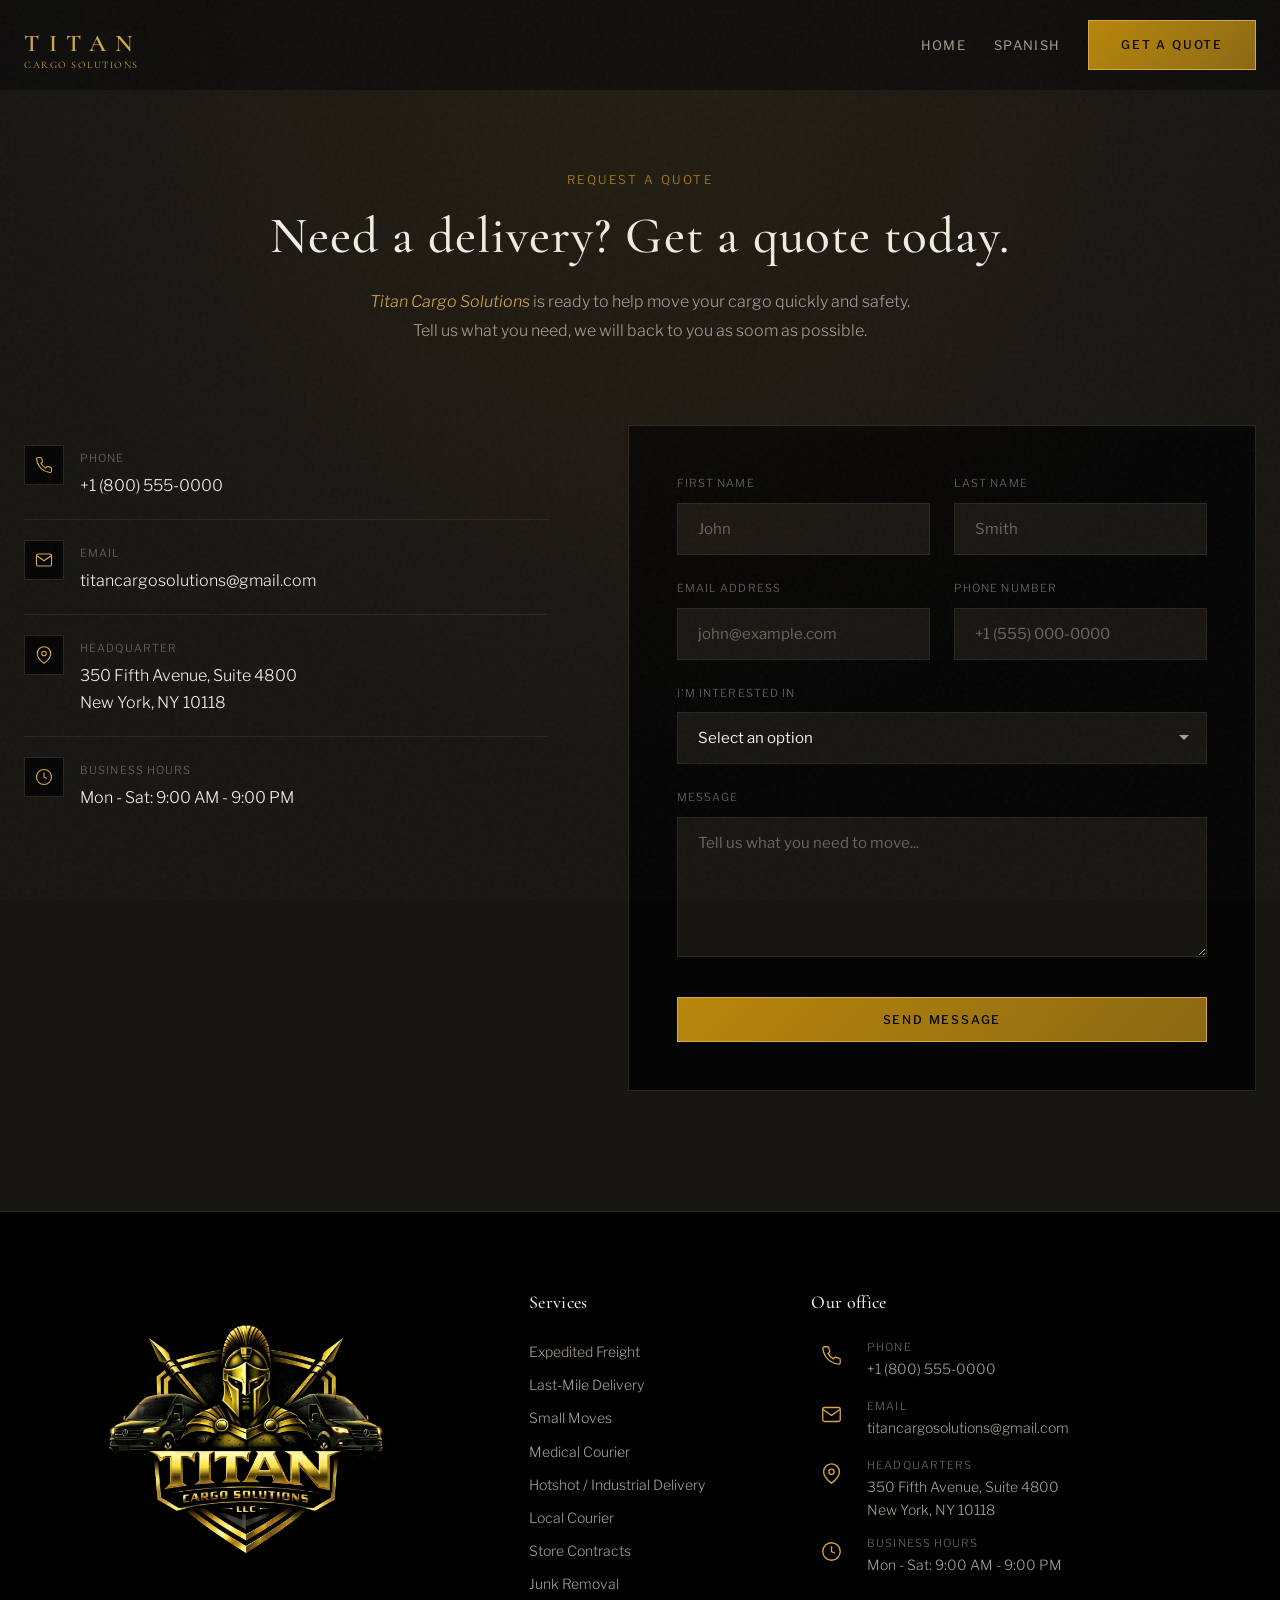
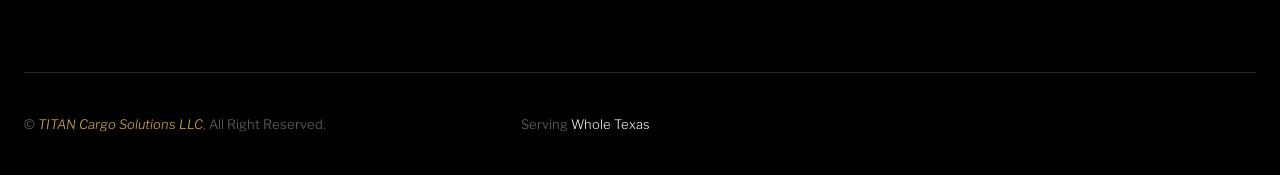
==== commit 07aadde7: "Optimize images" ====
--- a/quote.html
+++ b/quote.html
@@ -174,7 +174,7 @@
         <div class="container">
             <div class="footer-grid">
                 <div class="footer-brand">
-                    <img src="images/logo.jpeg">
+                    <img src="./images/logo.webp">
                 </div>
                 <div class="footer-col">
                     <h4 class="footer-title">Services</h4>
--- a/style.css
+++ b/style.css
@@ -440,18 +440,18 @@
 }
 
 .hero-bg:nth-child(1) {
-	background-image: url('images/hero1.png');
+	background-image: url('./images/hero1.webp');
 }
 
 .hero-bg:nth-child(2) {
-	background-image: url('images/hero3.jpg');
+	background-image: url('./images/hero3.webp');
 }
 
 .hero-bg:nth-child(3) {
-	background-image: url('images/hero2.png');
+	background-image: url('./images/hero2.webp');
 }
 .hero-bg:nth-child(4) {
-	background-image: url('images/hero4.jpg');
+	background-image: url('./images/hero4.webp');
 }
 
 
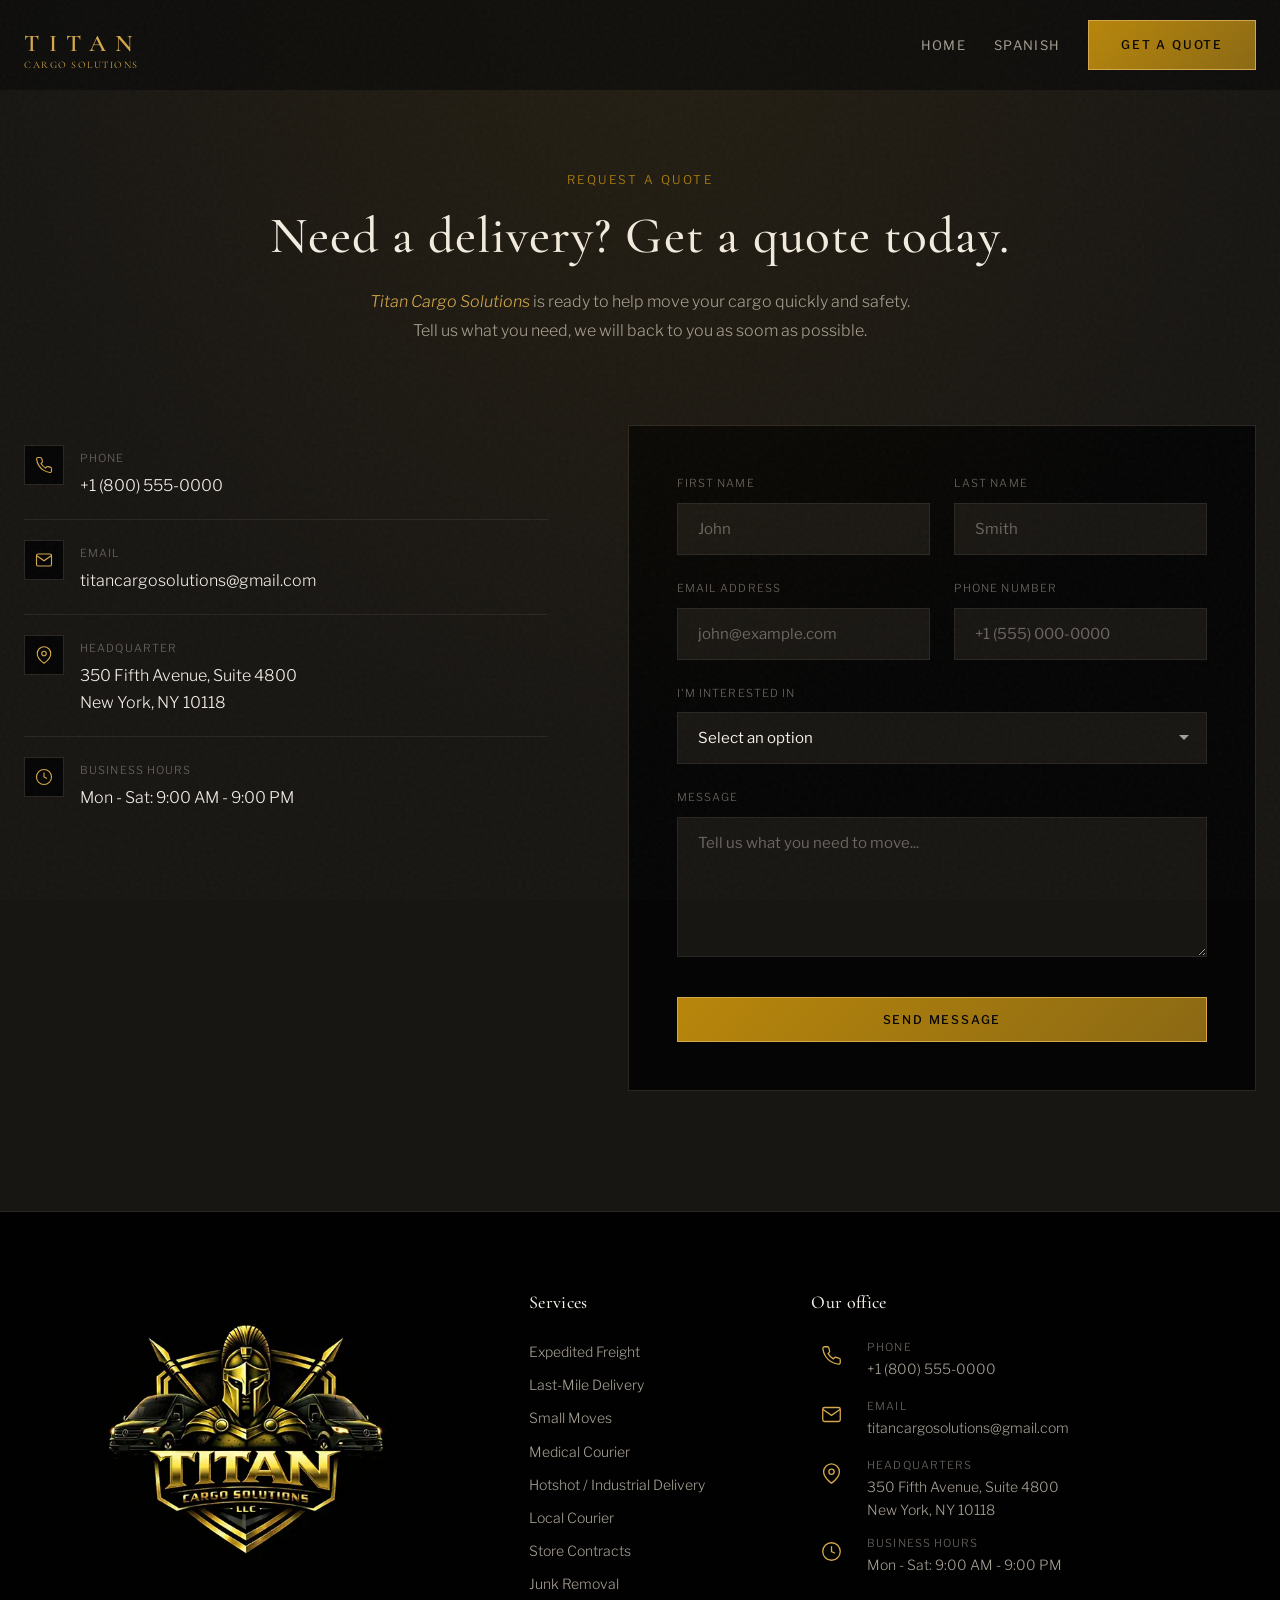
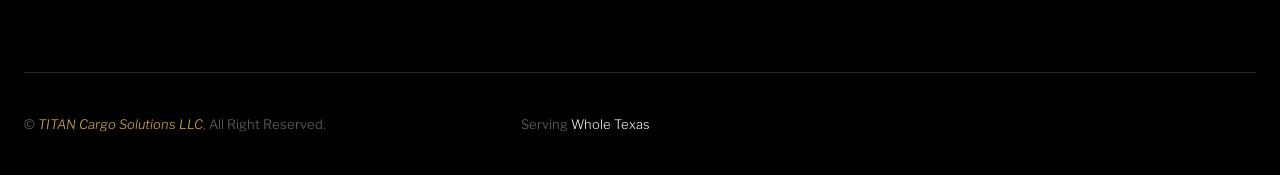
==== commit c76216b9: "Favicon" ====
--- a/quote.html
+++ b/quote.html
@@ -8,6 +8,7 @@
     <link rel="preconnect" href="https://fonts.gstatic.com" crossorigin>
     <link href="https://fonts.googleapis.com/css2?family=Cormorant+Garamond:ital,wght@0,400;0,500;0,600;0,700;1,400&family=Libre+Franklin:wght@300;400;500;600&display=swap" rel="stylesheet">
     <link rel="stylesheet" href="style.css">
+    <link href="./favicon.png" rel="icon">
     <!--
 
 TemplateMo 610 Aurum Gold
